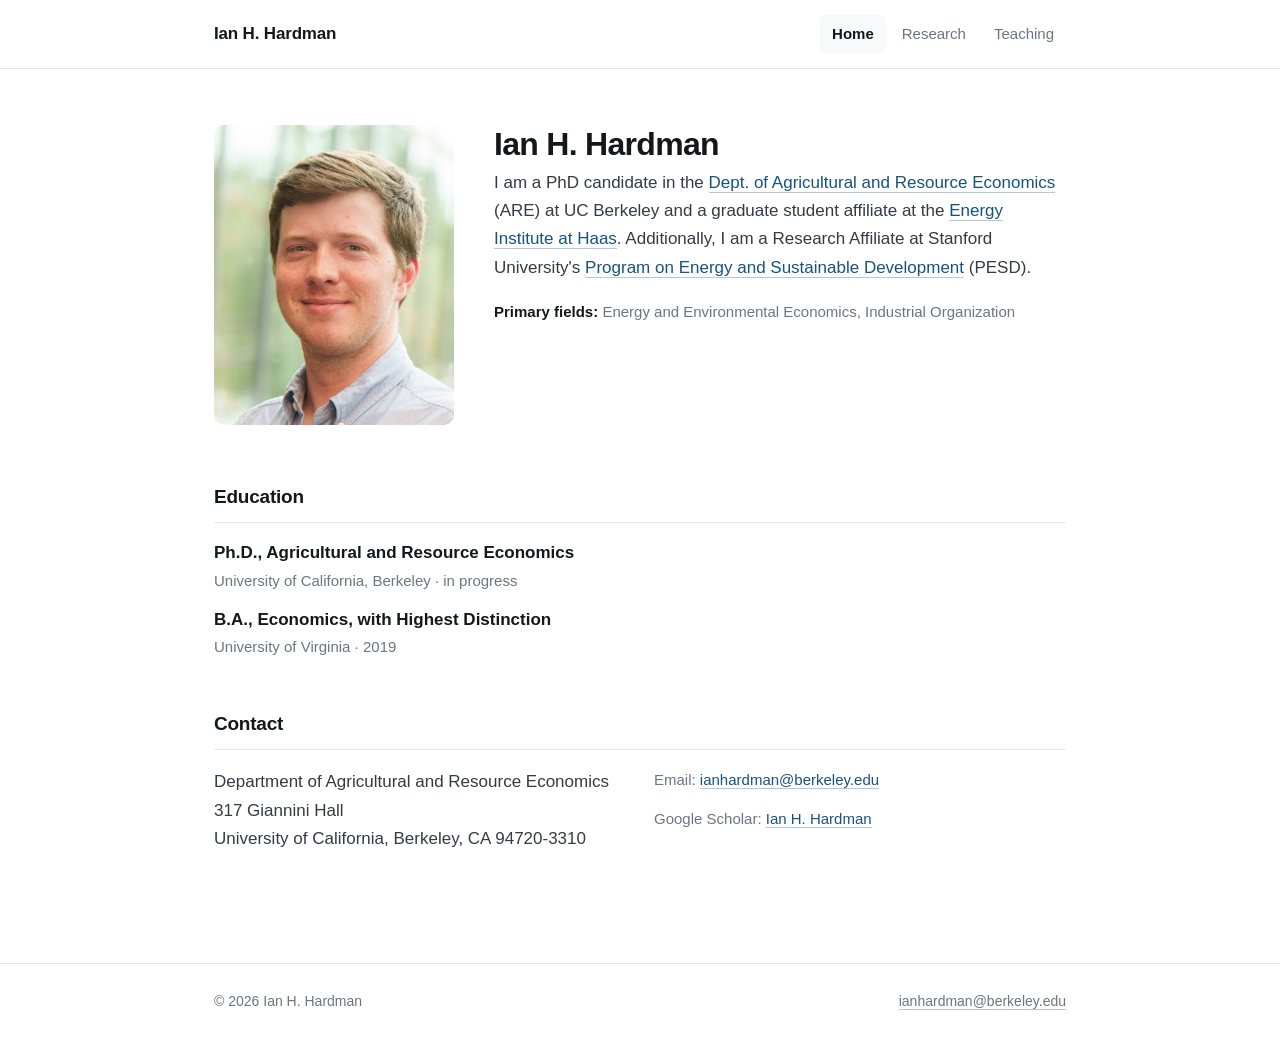
==== index.html @ a03c3eb0 "New personal website" ====
<!DOCTYPE html>
<html lang="en">
<head>
<meta charset="utf-8">
<meta name="viewport" content="width=device-width, initial-scale=1">
<title>Ian H. Hardman</title>
<meta name="description" content="Ian H. Hardman is a PhD candidate in Agricultural and Resource Economics at UC Berkeley, working in energy and environmental economics and industrial organization.">
<meta name="author" content="Ian H. Hardman">
<link rel="canonical" href="https://ianhardman.com/">
<meta property="og:type" content="profile">
<meta property="og:title" content="Ian H. Hardman">
<meta property="og:description" content="PhD candidate in Agricultural and Resource Economics at UC Berkeley. Energy and environmental economics, industrial organization.">
<meta property="og:url" content="https://ianhardman.com/">
<link rel="icon" href="data:image/svg+xml,%3Csvg xmlns='http://www.w3.org/2000/svg' viewBox='0 0 64 64'%3E%3Crect width='64' height='64' rx='12' fill='%2316537e'/%3E%3Ctext x='32' y='43' font-family='Helvetica,Arial,sans-serif' font-size='30' font-weight='600' fill='white' text-anchor='middle'%3EIH%3C/text%3E%3C/svg%3E">
<link rel="stylesheet" href="styles.css">
</head>
<body>
<a class="skip-link" href="#main">Skip to content</a>

<header class="site-header">
  <div class="wrap">
    <a class="brand" href="index.html">Ian H. Hardman</a>
    <nav class="site-nav" aria-label="Main">
      <a href="index.html" aria-current="page">Home</a>
      <a href="research.html">Research</a>
      <a href="teaching.html">Teaching</a>
    </nav>
  </div>
</header>

<main id="main">
  <div class="wrap">

    <div class="intro">
      <img class="portrait" src="assets/headshot.jpg" alt="Portrait of Ian H. Hardman">
      <div>
        <h1>Ian H. Hardman</h1>
        <p class="lede">
          I am a PhD candidate in the <a href="https://are.berkeley.edu">Dept. of Agricultural and
          Resource Economics</a> (ARE) at UC&nbsp;Berkeley and a graduate student affiliate at the
          <a href="https://haas.berkeley.edu/energy-institute/">Energy Institute at Haas</a>.
          Additionally, I am a Research Affiliate at Stanford University's
          <a href="https://pesd.fsi.stanford.edu/">Program on Energy and Sustainable
          Development</a> (PESD).
        </p>
        <p class="fields"><strong>Primary fields:</strong> Energy and Environmental Economics,
          Industrial Organization</p>
      </div>
    </div>

    <section aria-labelledby="education">
      <h2 id="education">Education</h2>
      <ul class="stack">
        <li>
          <span class="entry-title">Ph.D., Agricultural and Resource Economics</span>
          <p class="entry-meta">University of California, Berkeley &middot; in progress</p>
        </li>
        <li>
          <span class="entry-title">B.A., Economics, with Highest Distinction</span>
          <p class="entry-meta">University of Virginia &middot; 2019</p>
        </li>
      </ul>
    </section>

    <section aria-labelledby="contact">
      <h2 id="contact">Contact</h2>
      <div class="contact-grid">
        <div>
          <address class="address">
            Department of Agricultural and Resource Economics<br>
            317 Giannini Hall<br>
            University of California, Berkeley, CA 94720-3310
          </address>
        </div>
        <div>
          <ul class="stack">
            <li><p class="entry-meta">Email: <a href="mailto:ianhardman@berkeley.edu">ianhardman@berkeley.edu</a></p></li>
            <li><p class="entry-meta">Google Scholar: <a href="https://scholar.google.com/citations?user=LIvEJugAAAAJ&amp;hl=en">Ian H. Hardman</a></p></li>
          </ul>
        </div>
      </div>
    </section>

  </div>
</main>

<footer class="site-footer">
  <div class="wrap">
    <span>&copy; 2026 Ian H. Hardman</span>
    <span><a href="mailto:ianhardman@berkeley.edu">ianhardman@berkeley.edu</a></span>
  </div>
</footer>

</body>
</html>
---- styles.css ----
/* ianhardman.com — Ian H. Hardman
   Single stylesheet for all pages. No external dependencies. */

:root {
  --ink: #14181d;
  --body: #333b45;
  --muted: #6b7683;
  --line: #e3e7ec;
  --bg: #ffffff;
  --bg-soft: #f7f9fb;
  --accent: #16537e;
  --accent-hover: #0f3d5e;
  --maxw: 900px;
  --radius: 10px;
}

@media (prefers-color-scheme: dark) {
  :root {
    --ink: #f0f3f6;
    --body: #c6ced7;
    --muted: #909aa6;
    --line: #2a3138;
    --bg: #14181d;
    --bg-soft: #1b2128;
    --accent: #79b8e3;
    --accent-hover: #a5d0ef;
  }
}

*,
*::before,
*::after { box-sizing: border-box; }

html {
  -webkit-text-size-adjust: 100%;
  scroll-behavior: smooth;
}

body {
  margin: 0;
  background: var(--bg);
  color: var(--body);
  font-family: ui-sans-serif, -apple-system, BlinkMacSystemFont, "Segoe UI",
    "Helvetica Neue", Arial, sans-serif;
  font-size: 17px;
  line-height: 1.65;
  -webkit-font-smoothing: antialiased;
  text-rendering: optimizeLegibility;
}

/* ---------- Layout ---------- */

.wrap {
  max-width: var(--maxw);
  margin: 0 auto;
  padding: 0 24px;
}

main {
  padding: 56px 0 24px;
}

.skip-link {
  position: absolute;
  left: -9999px;
  top: 0;
  background: var(--accent);
  color: #fff;
  padding: 10px 16px;
  border-radius: 0 0 var(--radius) 0;
  z-index: 100;
}

.skip-link:focus { left: 0; }

/* ---------- Header ---------- */

.site-header {
  position: sticky;
  top: 0;
  z-index: 50;
  background: color-mix(in srgb, var(--bg) 88%, transparent);
  backdrop-filter: saturate(180%) blur(12px);
  -webkit-backdrop-filter: saturate(180%) blur(12px);
  border-bottom: 1px solid var(--line);
}

.site-header .wrap {
  display: flex;
  align-items: center;
  justify-content: space-between;
  gap: 24px;
  min-height: 68px;
  flex-wrap: wrap;
}

.brand {
  font-size: 1.0625rem;
  font-weight: 640;
  letter-spacing: -0.01em;
  color: var(--ink);
  text-decoration: none;
  white-space: nowrap;
}

.brand,
.site-nav a { border-bottom: 0; }

.brand:hover { color: var(--accent); }

.site-nav {
  display: flex;
  gap: 4px;
  margin-left: auto;
}

.site-nav a {
  color: var(--muted);
  text-decoration: none;
  font-size: 0.9375rem;
  font-weight: 500;
  padding: 7px 12px;
  border-radius: 7px;
  transition: color 0.15s ease, background-color 0.15s ease;
}

.site-nav a:hover {
  color: var(--ink);
  background: var(--bg-soft);
}

.site-nav a[aria-current="page"] {
  color: var(--ink);
  background: var(--bg-soft);
  font-weight: 600;
}

/* ---------- Typography ---------- */

h1 {
  font-size: 2rem;
  line-height: 1.2;
  letter-spacing: -0.022em;
  color: var(--ink);
  margin: 0 0 6px;
  font-weight: 660;
}

h2 {
  font-size: 1.1875rem;
  letter-spacing: -0.012em;
  color: var(--ink);
  font-weight: 640;
  margin: 0 0 18px;
  padding-bottom: 10px;
  border-bottom: 1px solid var(--line);
}

h3 {
  font-size: 1rem;
  color: var(--ink);
  font-weight: 620;
  margin: 0 0 14px;
  letter-spacing: -0.005em;
}

p { margin: 0 0 16px; }

a {
  color: var(--accent);
  text-decoration: none;
  border-bottom: 1px solid color-mix(in srgb, var(--accent) 32%, transparent);
  transition: color 0.15s ease, border-color 0.15s ease;
}

a:hover {
  color: var(--accent-hover);
  border-bottom-color: currentColor;
}

a:focus-visible,
button:focus-visible {
  outline: 2px solid var(--accent);
  outline-offset: 3px;
  border-radius: 3px;
}

.lede {
  font-size: 1.0625rem;
  color: var(--body);
}

.eyebrow {
  font-size: 0.8125rem;
  font-weight: 600;
  letter-spacing: 0.06em;
  text-transform: uppercase;
  color: var(--muted);
  margin: 0 0 10px;
}

/* ---------- Intro (home) ---------- */

.intro {
  display: grid;
  grid-template-columns: 240px 1fr;
  gap: 40px;
  align-items: start;
  margin-bottom: 56px;
}

.portrait {
  width: 100%;
  aspect-ratio: 4 / 5;
  object-fit: cover;
  border-radius: var(--radius);
  background: var(--bg-soft);
  display: block;
}

.fields {
  margin: 18px 0 0;
  font-size: 0.9375rem;
  color: var(--muted);
}

.fields strong {
  color: var(--ink);
  font-weight: 600;
}

/* ---------- Sections ---------- */

section { margin-bottom: 48px; }

.entry-list {
  list-style: none;
  margin: 0;
  padding: 0;
}

.entry-list > li { margin-bottom: 26px; }

.entry-list > li:last-child { margin-bottom: 0; }

.entry-title {
  color: var(--ink);
  font-weight: 600;
  display: block;
  margin-bottom: 3px;
  line-height: 1.45;
}

.entry-meta {
  font-size: 0.9375rem;
  color: var(--muted);
  margin: 0;
}

.entry-meta + .entry-meta { margin-top: 2px; }

.tag {
  display: inline-block;
  font-size: 0.75rem;
  font-weight: 600;
  letter-spacing: 0.03em;
  text-transform: uppercase;
  color: var(--accent);
  background: color-mix(in srgb, var(--accent) 9%, transparent);
  border-radius: 999px;
  padding: 3px 10px;
  margin-top: 8px;
}

.media-line {
  font-size: 0.875rem;
  color: var(--muted);
  margin-top: 6px;
}

.media-line a { font-size: 0.875rem; }

/* Two-column definition-style blocks (education, contact, teaching) */

.stack {
  list-style: none;
  margin: 0;
  padding: 0;
}

.stack > li { margin-bottom: 14px; }

.stack > li:last-child { margin-bottom: 0; }

.address {
  font-style: normal;
  margin: 0 0 14px;
  color: var(--body);
}

.contact-grid {
  display: grid;
  grid-template-columns: repeat(auto-fit, minmax(240px, 1fr));
  gap: 28px;
}

.course {
  display: flex;
  gap: 10px;
  flex-wrap: wrap;
  align-items: baseline;
}

.course-code {
  color: var(--ink);
  font-weight: 600;
  font-variant-numeric: tabular-nums;
}

.course-term {
  font-size: 0.9375rem;
  color: var(--muted);
}

.institution {
  margin-top: 36px;
}

.institution:first-of-type { margin-top: 0; }

/* ---------- Footer ---------- */

.site-footer {
  border-top: 1px solid var(--line);
  margin-top: 24px;
  padding: 26px 0 40px;
  font-size: 0.875rem;
  color: var(--muted);
}

.site-footer .wrap {
  display: flex;
  justify-content: space-between;
  gap: 16px;
  flex-wrap: wrap;
}

.site-footer a { color: var(--muted); }

.site-footer a:hover { color: var(--accent); }

/* ---------- Responsive ---------- */

@media (max-width: 760px) {
  body { font-size: 16px; }

  main { padding-top: 36px; }

  h1 { font-size: 1.625rem; }

  .intro {
    grid-template-columns: 1fr;
    gap: 26px;
    margin-bottom: 40px;
  }

  .portrait {
    max-width: 220px;
    aspect-ratio: 1 / 1;
  }

  .site-header .wrap {
    min-height: 0;
    padding-top: 12px;
    padding-bottom: 12px;
  }

  .site-nav { margin-left: -12px; }
}

@media print {
  .site-header, .site-footer, .skip-link { display: none; }
  body { font-size: 11pt; color: #000; }
  a { color: #000; border: 0; }
}
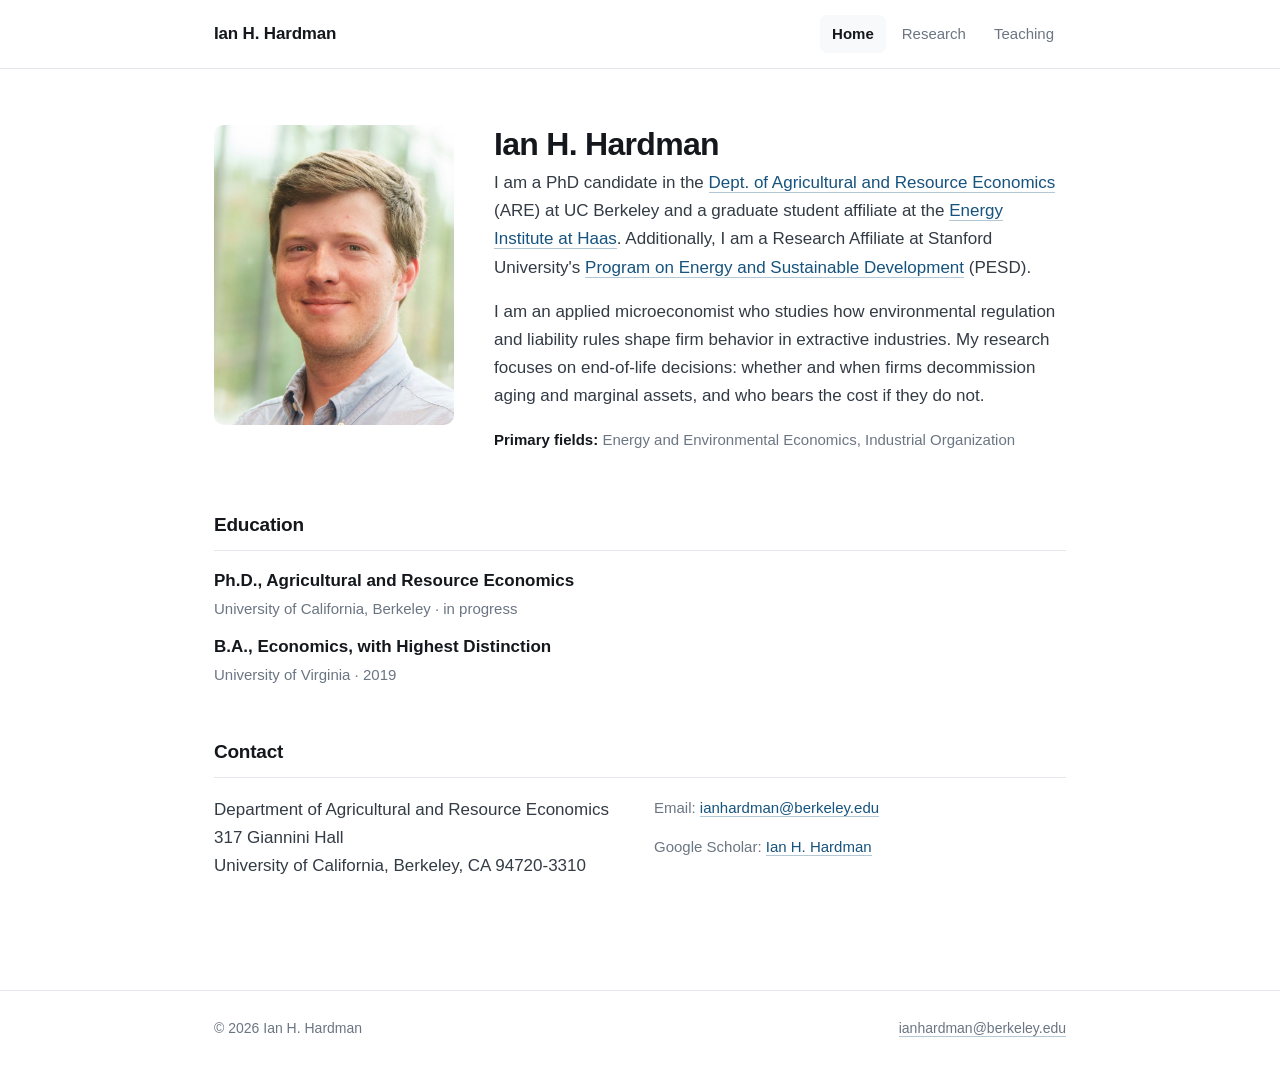
==== commit e0bc4aa5: "Research interests" ====
--- a/index.html
+++ b/index.html
@@ -11,8 +11,37 @@
 <meta property="og:title" content="Ian H. Hardman">
 <meta property="og:description" content="PhD candidate in Agricultural and Resource Economics at UC Berkeley. Energy and environmental economics, industrial organization.">
 <meta property="og:url" content="https://ianhardman.com/">
-<link rel="icon" href="data:image/svg+xml,%3Csvg xmlns='http://www.w3.org/2000/svg' viewBox='0 0 64 64'%3E%3Crect width='64' height='64' rx='12' fill='%2316537e'/%3E%3Ctext x='32' y='43' font-family='Helvetica,Arial,sans-serif' font-size='30' font-weight='600' fill='white' text-anchor='middle'%3EIH%3C/text%3E%3C/svg%3E">
+<link rel="icon" href="favicon.ico" sizes="32x32">
+<link rel="icon" href="favicon.svg" type="image/svg+xml">
+<link rel="alternate icon" href="favicon.png" sizes="96x96">
 <link rel="stylesheet" href="styles.css">
+<script type="application/ld+json">
+{
+  "@context": "https://schema.org",
+  "@type": "Person",
+  "name": "Ian H. Hardman",
+  "url": "https://ianhardman.com/",
+  "email": "mailto:ianhardman@berkeley.edu",
+  "jobTitle": "PhD Candidate",
+  "affiliation": {
+    "@type": "CollegeOrUniversity",
+    "name": "University of California, Berkeley",
+    "department": "Department of Agricultural and Resource Economics"
+  },
+  "alumniOf": {
+    "@type": "CollegeOrUniversity",
+    "name": "University of Virginia"
+  },
+  "knowsAbout": [
+    "Energy Economics",
+    "Environmental Economics",
+    "Industrial Organization"
+  ],
+  "sameAs": [
+    "https://scholar.google.com/citations?user=LIvEJugAAAAJ&hl=en"
+  ]
+}
+</script>
 </head>
 <body>
 <a class="skip-link" href="#main">Skip to content</a>
@@ -42,6 +71,12 @@
           Additionally, I am a Research Affiliate at Stanford University's
           <a href="https://pesd.fsi.stanford.edu/">Program on Energy and Sustainable
           Development</a> (PESD).
+        </p>
+        <p>
+          I am an applied microeconomist who studies how environmental regulation and liability
+          rules shape firm behavior in extractive industries. My research focuses on end-of-life
+          decisions: whether and when firms decommission aging and marginal assets, and who bears
+          the cost if they do not.
         </p>
         <p class="fields"><strong>Primary fields:</strong> Energy and Environmental Economics,
           Industrial Organization</p>
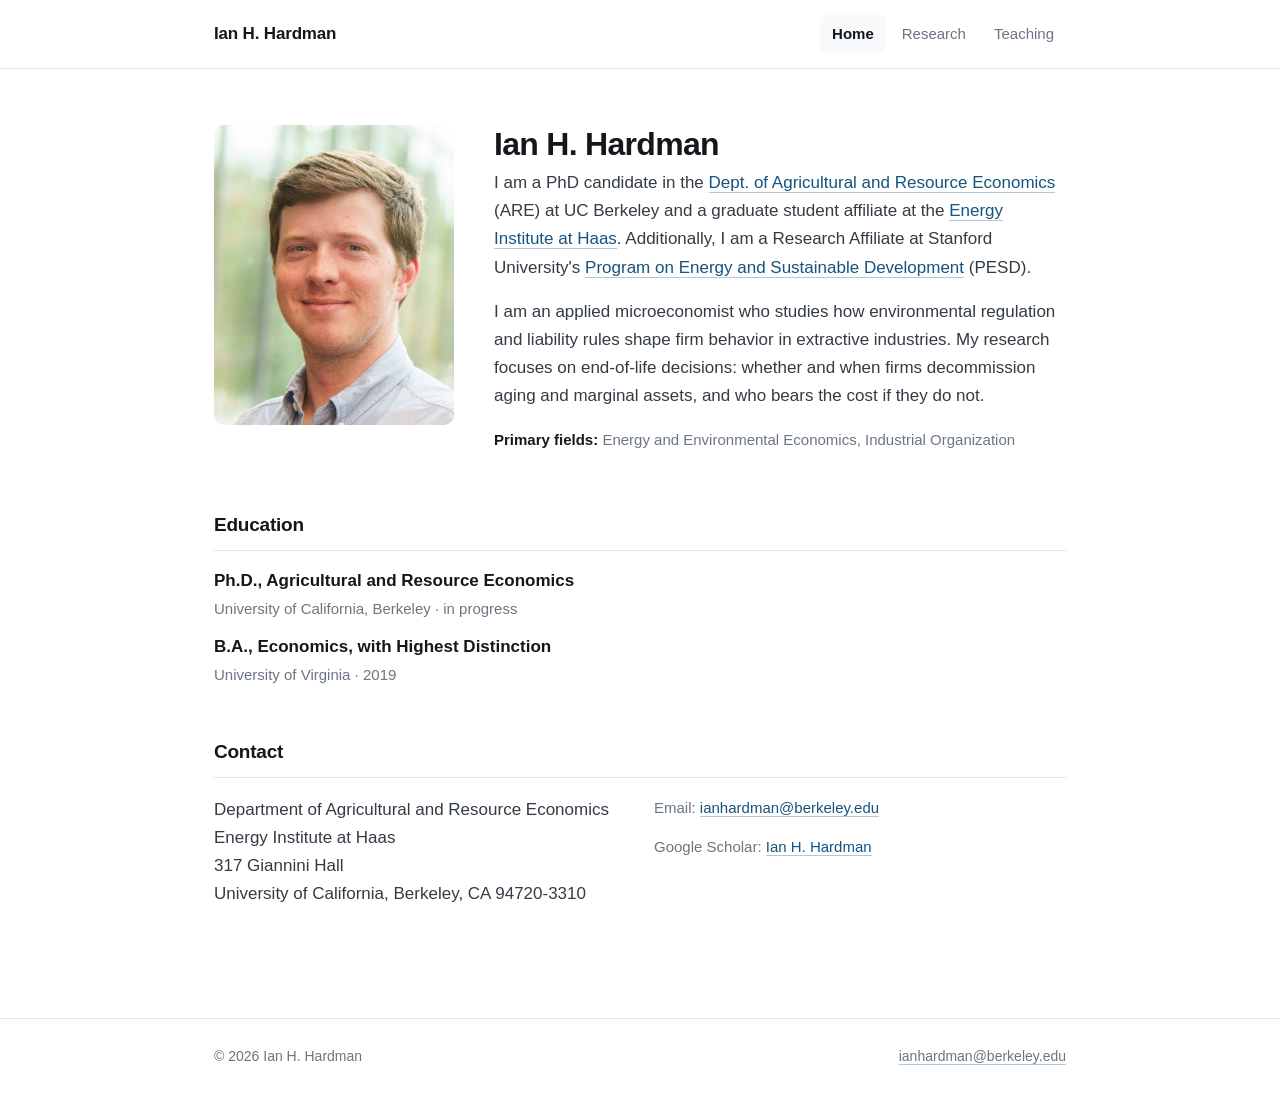
==== commit 05068235: "Remove pre-doctoral paragraph" ====
--- a/index.html
+++ b/index.html
@@ -103,6 +103,7 @@
         <div>
           <address class="address">
             Department of Agricultural and Resource Economics<br>
+            Energy Institute at Haas<br>
             317 Giannini Hall<br>
             University of California, Berkeley, CA 94720-3310
           </address>
